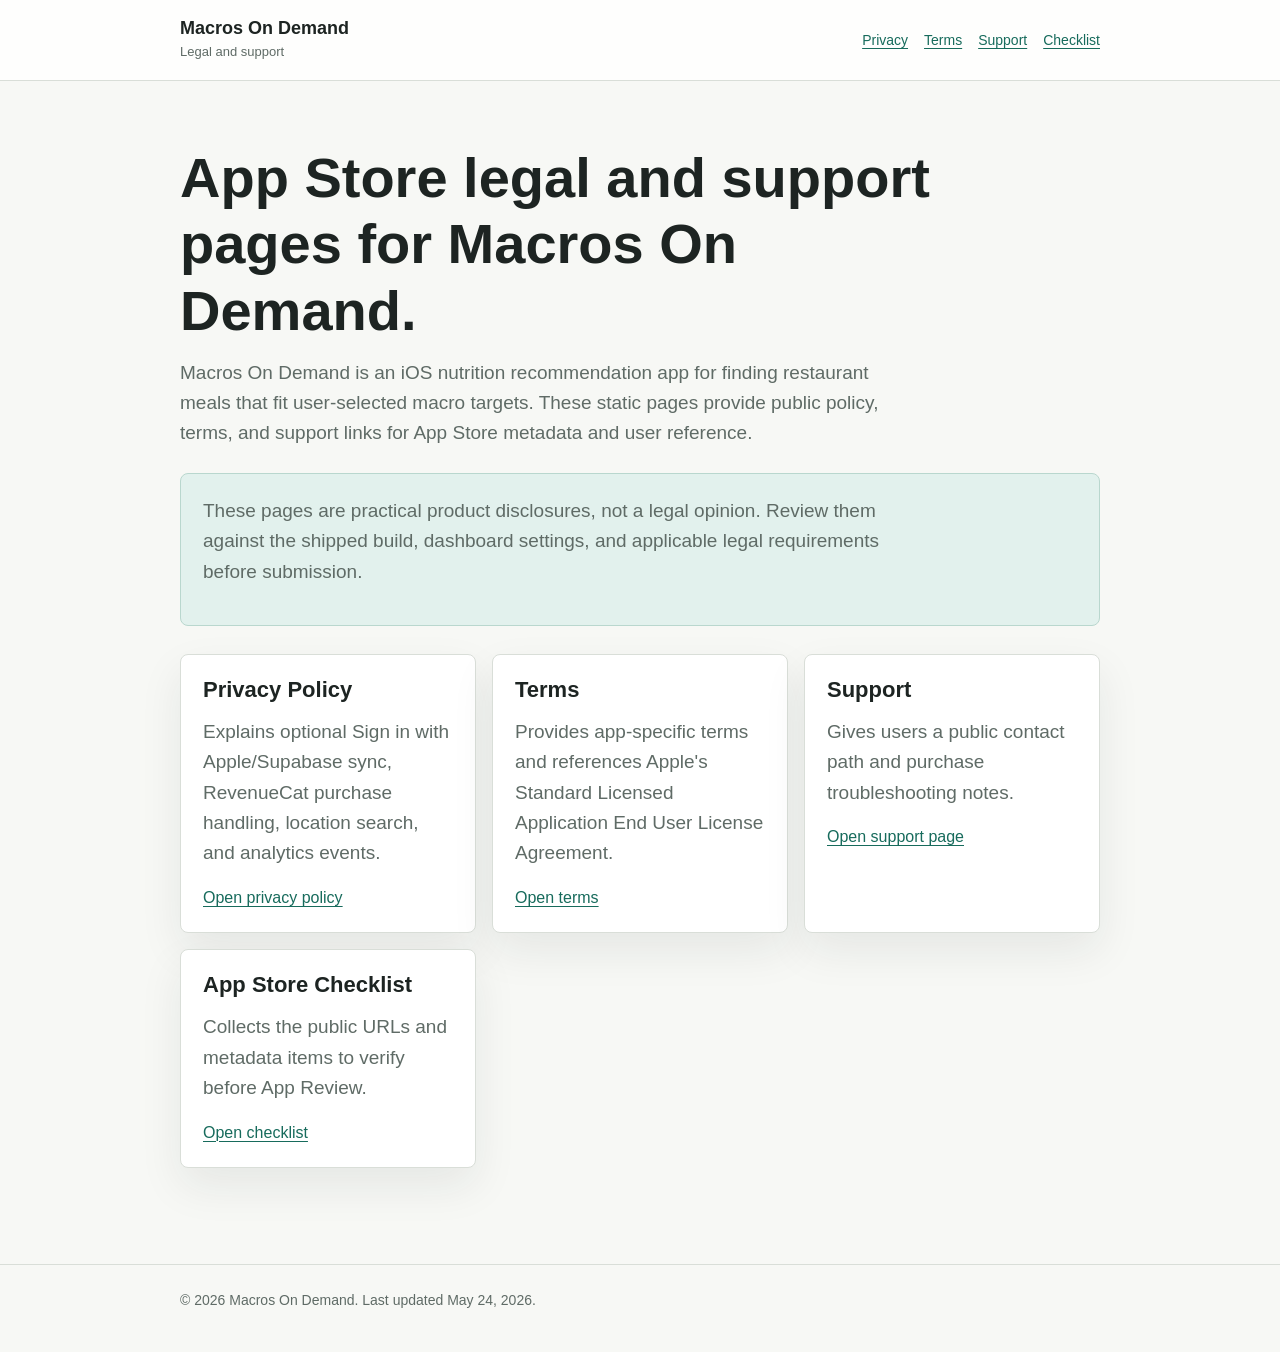
==== index.html @ 86968225 "Publish Macros on Demand legal pages" ====
<!doctype html>
<html lang="en">
<head>
  <meta charset="utf-8">
  <meta name="viewport" content="width=device-width, initial-scale=1">
  <title>Macros On Demand Legal And Support</title>
  <meta name="description" content="Legal, privacy, terms, and support links for Macros On Demand.">
  <link rel="stylesheet" href="styles.css">
</head>
<body>
  <header class="site-header">
    <div class="wrap">
      <a class="brand" href="./">
        <strong>Macros On Demand</strong>
        <span>Legal and support</span>
      </a>
      <nav class="nav" aria-label="Legal pages">
        <a href="privacy.html">Privacy</a>
        <a href="terms.html">Terms</a>
        <a href="support.html">Support</a>
        <a href="app-store-metadata-checklist.html">Checklist</a>
      </nav>
    </div>
  </header>

  <main>
    <section class="hero">
      <div class="wrap">
        <h1>App Store legal and support pages for Macros On Demand.</h1>
        <p>
          Macros On Demand is an iOS nutrition recommendation app for finding restaurant meals that fit user-selected macro targets.
          These static pages provide public policy, terms, and support links for App Store metadata and user reference.
        </p>
        <div class="notice">
          <p>
            These pages are practical product disclosures, not a legal opinion. Review them against the shipped build, dashboard settings,
            and applicable legal requirements before submission.
          </p>
        </div>
        <div class="grid">
          <article class="card">
            <h2>Privacy Policy</h2>
            <p>Explains optional Sign in with Apple/Supabase sync, RevenueCat purchase handling, location search, and analytics events.</p>
            <a href="privacy.html">Open privacy policy</a>
          </article>
          <article class="card">
            <h2>Terms</h2>
            <p>Provides app-specific terms and references Apple's Standard Licensed Application End User License Agreement.</p>
            <a href="terms.html">Open terms</a>
          </article>
          <article class="card">
            <h2>Support</h2>
            <p>Gives users a public contact path and purchase troubleshooting notes.</p>
            <a href="support.html">Open support page</a>
          </article>
          <article class="card">
            <h2>App Store Checklist</h2>
            <p>Collects the public URLs and metadata items to verify before App Review.</p>
            <a href="app-store-metadata-checklist.html">Open checklist</a>
          </article>
        </div>
      </div>
    </section>
  </main>

  <footer class="site-footer">
    <div class="wrap">
      <p>&copy; 2026 Macros On Demand. Last updated May 24, 2026.</p>
    </div>
  </footer>
</body>
</html>
---- styles.css ----
:root {
  color-scheme: light;
  --bg: #f7f8f5;
  --panel: #ffffff;
  --ink: #1d2422;
  --muted: #5f6b66;
  --line: #d9ded8;
  --accent: #176b5c;
  --accent-soft: #e2f1ed;
  --shadow: 0 18px 44px rgba(29, 36, 34, 0.08);
}

* {
  box-sizing: border-box;
}

body {
  margin: 0;
  background: var(--bg);
  color: var(--ink);
  font-family: -apple-system, BlinkMacSystemFont, "Segoe UI", sans-serif;
  font-size: 16px;
  line-height: 1.6;
}

a {
  color: var(--accent);
  text-decoration-thickness: 0.08em;
  text-underline-offset: 0.18em;
}

.site-header {
  border-bottom: 1px solid var(--line);
  background: rgba(255, 255, 255, 0.86);
}

.wrap {
  width: min(100% - 32px, 920px);
  margin: 0 auto;
}

.site-header .wrap {
  display: flex;
  align-items: center;
  justify-content: space-between;
  gap: 24px;
  padding: 18px 0;
}

.brand {
  display: flex;
  flex-direction: column;
  gap: 2px;
  text-decoration: none;
}

.brand strong {
  color: var(--ink);
  font-size: 18px;
  line-height: 1.2;
}

.brand span {
  color: var(--muted);
  font-size: 13px;
}

.nav {
  display: flex;
  align-items: center;
  gap: 16px;
  flex-wrap: wrap;
  font-size: 14px;
}

.hero {
  padding: 64px 0 32px;
}

.hero p {
  max-width: 720px;
  color: var(--muted);
  font-size: 19px;
}

main {
  padding-bottom: 64px;
}

h1,
h2,
h3 {
  line-height: 1.18;
  margin: 0 0 14px;
}

h1 {
  max-width: 760px;
  font-size: clamp(36px, 5vw, 56px);
}

h2 {
  margin-top: 36px;
  font-size: 26px;
}

h3 {
  margin-top: 26px;
  font-size: 20px;
}

p {
  margin: 0 0 16px;
}

ul,
ol {
  padding-left: 22px;
}

li {
  margin: 8px 0;
}

.grid {
  display: grid;
  grid-template-columns: repeat(auto-fit, minmax(240px, 1fr));
  gap: 16px;
  margin-top: 28px;
}

.card,
.notice {
  background: var(--panel);
  border: 1px solid var(--line);
  border-radius: 8px;
  box-shadow: var(--shadow);
  padding: 22px;
}

.card h2 {
  margin-top: 0;
  font-size: 22px;
}

.notice {
  box-shadow: none;
  background: var(--accent-soft);
  border-color: #b9d7ce;
  margin: 24px 0;
}

.meta {
  color: var(--muted);
  font-size: 14px;
}

.button-row {
  display: flex;
  gap: 12px;
  flex-wrap: wrap;
  margin-top: 18px;
}

.button {
  display: inline-flex;
  align-items: center;
  justify-content: center;
  min-height: 44px;
  padding: 0 16px;
  border: 1px solid var(--accent);
  border-radius: 6px;
  background: var(--accent);
  color: #ffffff;
  font-weight: 650;
  text-decoration: none;
}

.button.secondary {
  background: transparent;
  color: var(--accent);
}

.site-footer {
  border-top: 1px solid var(--line);
  color: var(--muted);
  font-size: 14px;
  padding: 24px 0;
}

code {
  padding: 2px 5px;
  border-radius: 4px;
  background: #eef1ed;
  font-family: ui-monospace, SFMono-Regular, Menlo, monospace;
  font-size: 0.92em;
}

@media (max-width: 660px) {
  .site-header .wrap {
    align-items: flex-start;
    flex-direction: column;
  }

  .hero {
    padding-top: 44px;
  }
}
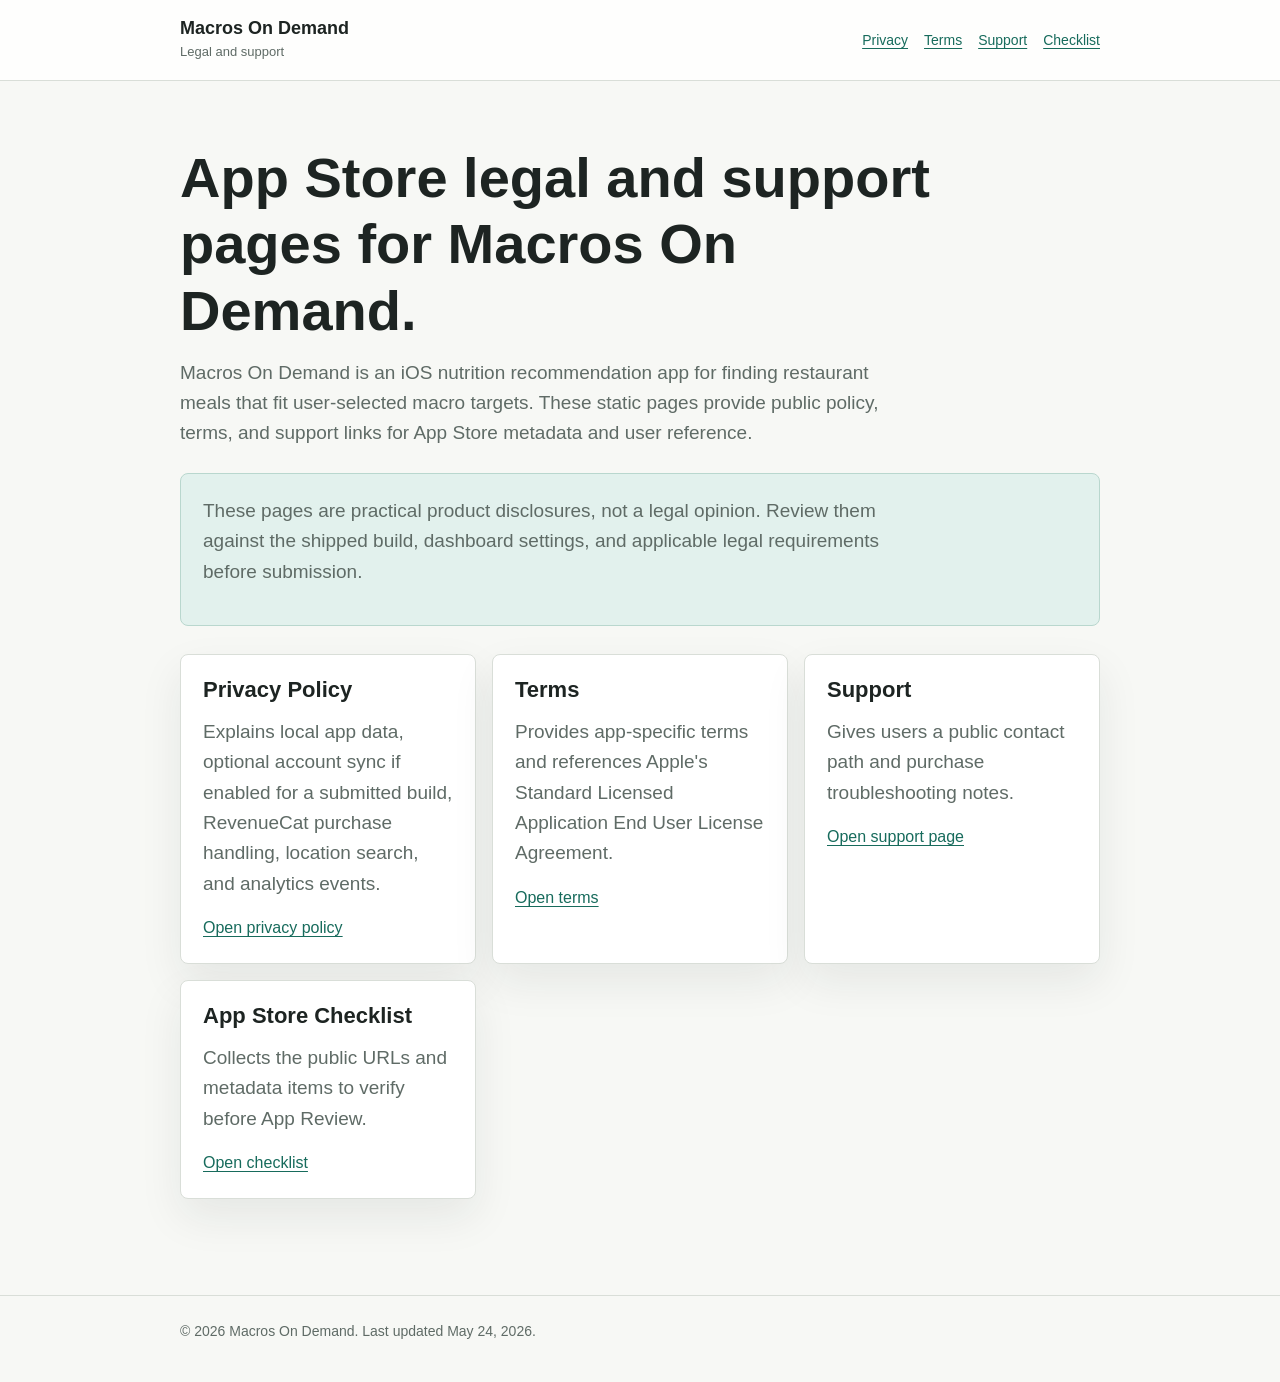
==== commit e36085ef: "Clarify optional account sync policy" ====
--- a/index.html
+++ b/index.html
@@ -40,7 +40,7 @@
         <div class="grid">
           <article class="card">
             <h2>Privacy Policy</h2>
-            <p>Explains optional Sign in with Apple/Supabase sync, RevenueCat purchase handling, location search, and analytics events.</p>
+            <p>Explains local app data, optional account sync if enabled for a submitted build, RevenueCat purchase handling, location search, and analytics events.</p>
             <a href="privacy.html">Open privacy policy</a>
           </article>
           <article class="card">
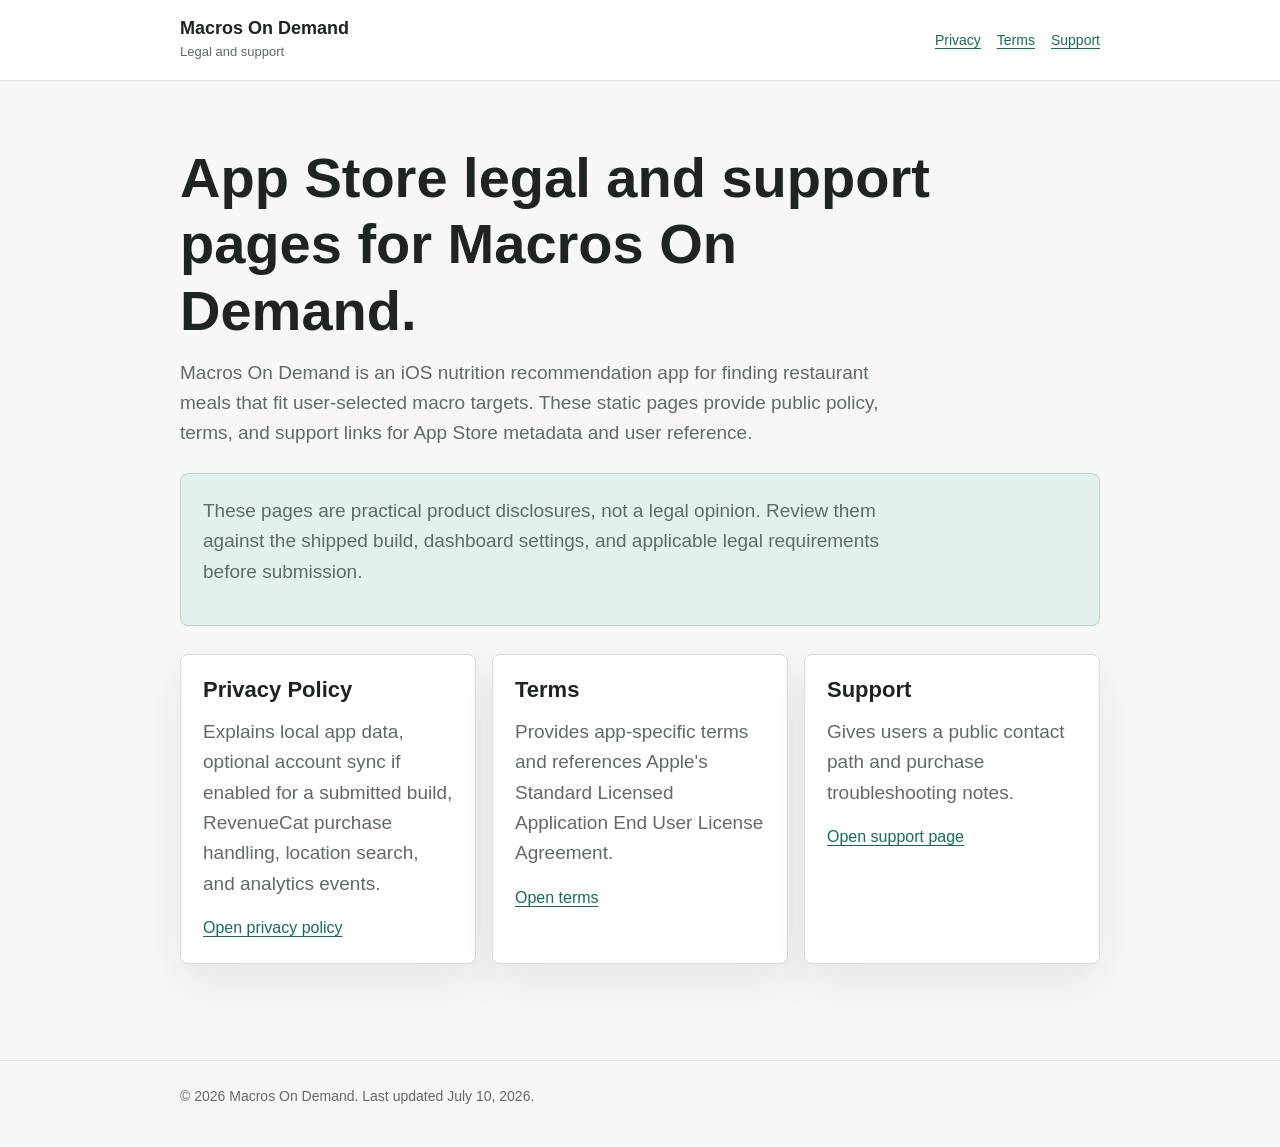
==== commit 9e312197: "Align public privacy and support navigation" ====
--- a/index.html
+++ b/index.html
@@ -18,7 +18,6 @@
         <a href="privacy.html">Privacy</a>
         <a href="terms.html">Terms</a>
         <a href="support.html">Support</a>
-        <a href="app-store-metadata-checklist.html">Checklist</a>
       </nav>
     </div>
   </header>
@@ -53,11 +52,6 @@
             <p>Gives users a public contact path and purchase troubleshooting notes.</p>
             <a href="support.html">Open support page</a>
           </article>
-          <article class="card">
-            <h2>App Store Checklist</h2>
-            <p>Collects the public URLs and metadata items to verify before App Review.</p>
-            <a href="app-store-metadata-checklist.html">Open checklist</a>
-          </article>
         </div>
       </div>
     </section>
@@ -65,7 +59,7 @@
 
   <footer class="site-footer">
     <div class="wrap">
-      <p>&copy; 2026 Macros On Demand. Last updated May 24, 2026.</p>
+      <p>&copy; 2026 Macros On Demand. Last updated July 10, 2026.</p>
     </div>
   </footer>
 </body>
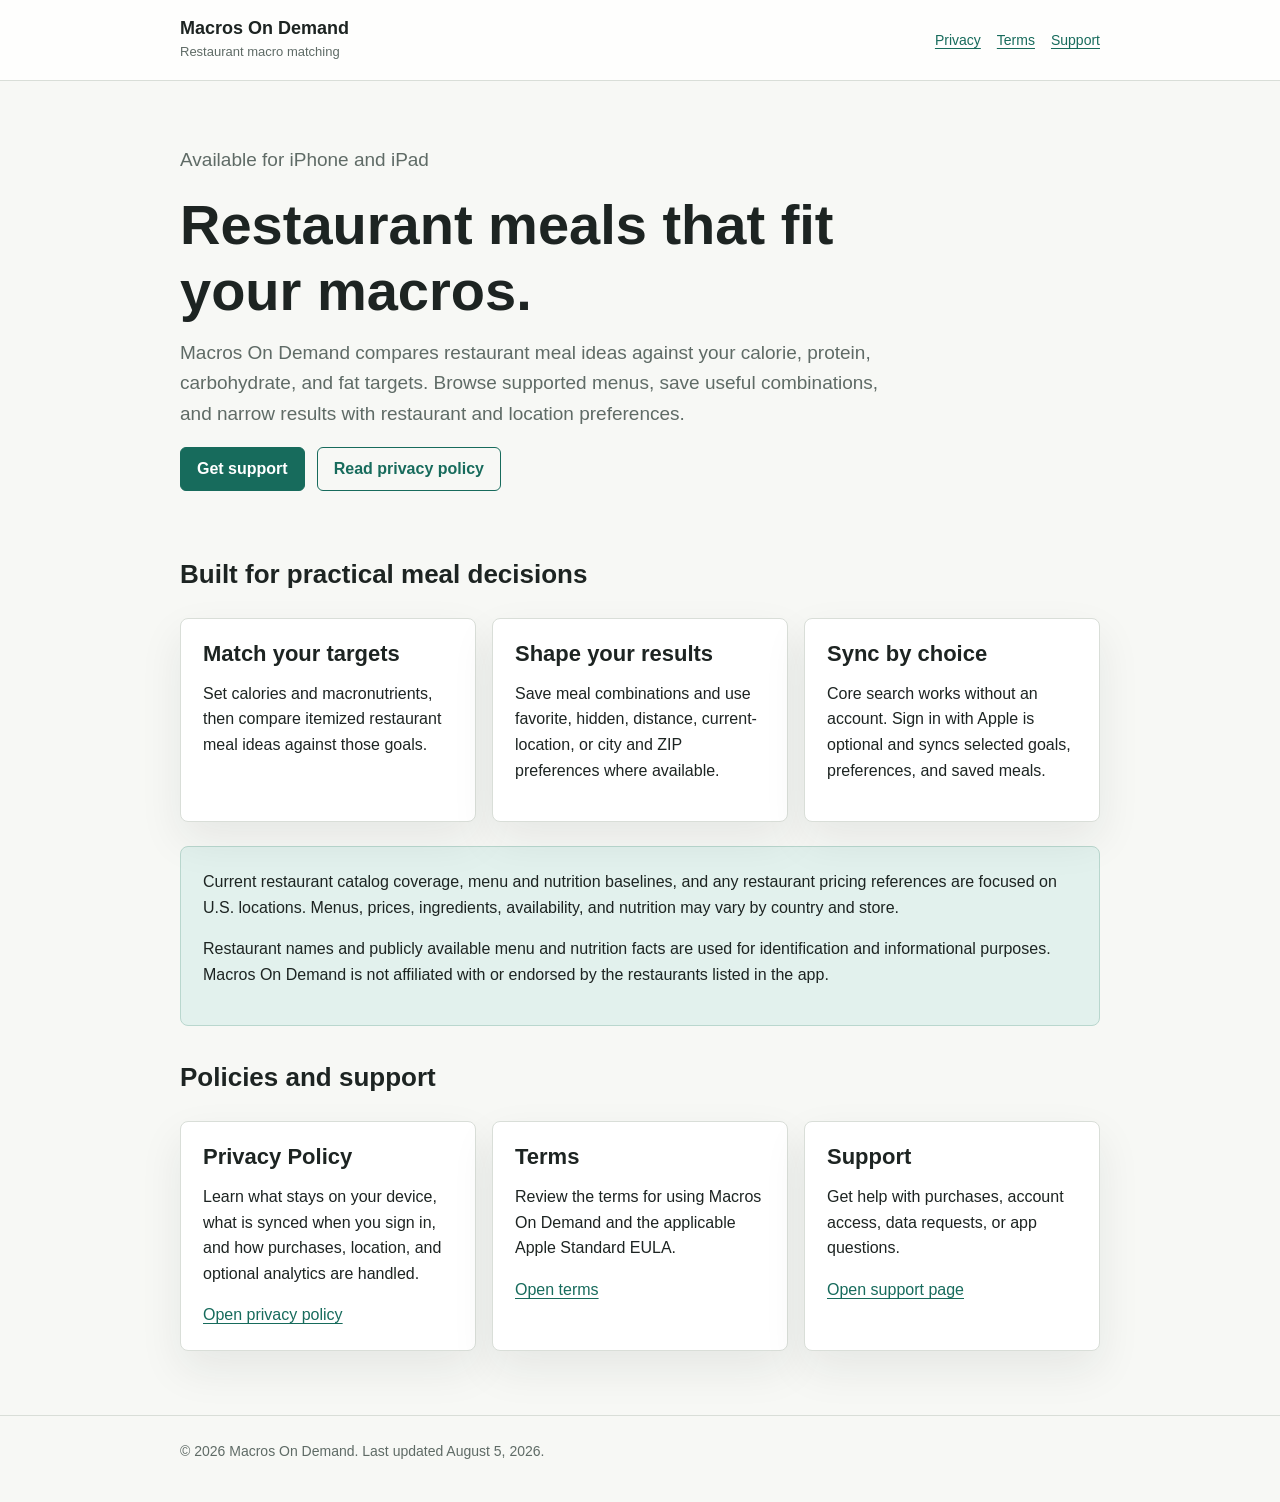
==== commit 357ef280: "Align public policies with production app" ====
--- a/index.html
+++ b/index.html
@@ -3,8 +3,8 @@
 <head>
   <meta charset="utf-8">
   <meta name="viewport" content="width=device-width, initial-scale=1">
-  <title>Macros On Demand Legal And Support</title>
-  <meta name="description" content="Legal, privacy, terms, and support links for Macros On Demand.">
+  <title>Macros On Demand | Restaurant Meals For Your Macros</title>
+  <meta name="description" content="Find restaurant meal ideas around your calorie and macronutrient targets, with privacy, terms, and customer support for Macros On Demand.">
   <link rel="stylesheet" href="styles.css">
 </head>
 <body>
@@ -12,7 +12,7 @@
     <div class="wrap">
       <a class="brand" href="./">
         <strong>Macros On Demand</strong>
-        <span>Legal and support</span>
+        <span>Restaurant macro matching</span>
       </a>
       <nav class="nav" aria-label="Legal pages">
         <a href="privacy.html">Privacy</a>
@@ -25,41 +25,71 @@
   <main>
     <section class="hero">
       <div class="wrap">
-        <h1>App Store legal and support pages for Macros On Demand.</h1>
+        <p class="meta">Available for iPhone and iPad</p>
+        <h1>Restaurant meals that fit your macros.</h1>
         <p>
-          Macros On Demand is an iOS nutrition recommendation app for finding restaurant meals that fit user-selected macro targets.
-          These static pages provide public policy, terms, and support links for App Store metadata and user reference.
+          Macros On Demand compares restaurant meal ideas against your calorie, protein, carbohydrate, and fat targets.
+          Browse supported menus, save useful combinations, and narrow results with restaurant and location preferences.
         </p>
-        <div class="notice">
-          <p>
-            These pages are practical product disclosures, not a legal opinion. Review them against the shipped build, dashboard settings,
-            and applicable legal requirements before submission.
-          </p>
+        <div class="button-row">
+          <a class="button" href="support.html">Get support</a>
+          <a class="button secondary" href="privacy.html">Read privacy policy</a>
         </div>
-        <div class="grid">
-          <article class="card">
-            <h2>Privacy Policy</h2>
-            <p>Explains local app data, optional account sync if enabled for a submitted build, RevenueCat purchase handling, location search, and analytics events.</p>
-            <a href="privacy.html">Open privacy policy</a>
-          </article>
-          <article class="card">
-            <h2>Terms</h2>
-            <p>Provides app-specific terms and references Apple's Standard Licensed Application End User License Agreement.</p>
-            <a href="terms.html">Open terms</a>
-          </article>
-          <article class="card">
-            <h2>Support</h2>
-            <p>Gives users a public contact path and purchase troubleshooting notes.</p>
-            <a href="support.html">Open support page</a>
-          </article>
-        </div>
+      </div>
+    </section>
+
+    <section class="wrap">
+      <h2>Built for practical meal decisions</h2>
+      <div class="grid">
+        <article class="card">
+          <h2>Match your targets</h2>
+          <p>Set calories and macronutrients, then compare itemized restaurant meal ideas against those goals.</p>
+        </article>
+        <article class="card">
+          <h2>Shape your results</h2>
+          <p>Save meal combinations and use favorite, hidden, distance, current-location, or city and ZIP preferences where available.</p>
+        </article>
+        <article class="card">
+          <h2>Sync by choice</h2>
+          <p>Core search works without an account. Sign in with Apple is optional and syncs selected goals, preferences, and saved meals.</p>
+        </article>
+      </div>
+
+      <div class="notice">
+        <p>
+          Current restaurant catalog coverage, menu and nutrition baselines, and any restaurant pricing references are focused on U.S. locations.
+          Menus, prices, ingredients, availability, and nutrition may vary by country and store.
+        </p>
+        <p>
+          Restaurant names and publicly available menu and nutrition facts are used for identification and informational purposes.
+          Macros On Demand is not affiliated with or endorsed by the restaurants listed in the app.
+        </p>
+      </div>
+
+      <h2>Policies and support</h2>
+      <div class="grid">
+        <article class="card">
+          <h2>Privacy Policy</h2>
+          <p>Learn what stays on your device, what is synced when you sign in, and how purchases, location, and optional analytics are handled.</p>
+          <a href="privacy.html">Open privacy policy</a>
+        </article>
+        <article class="card">
+          <h2>Terms</h2>
+          <p>Review the terms for using Macros On Demand and the applicable Apple Standard EULA.</p>
+          <a href="terms.html">Open terms</a>
+        </article>
+        <article class="card">
+          <h2>Support</h2>
+          <p>Get help with purchases, account access, data requests, or app questions.</p>
+          <a href="support.html">Open support page</a>
+        </article>
       </div>
     </section>
   </main>
 
   <footer class="site-footer">
     <div class="wrap">
-      <p>&copy; 2026 Macros On Demand. Last updated July 10, 2026.</p>
+      <p>&copy; 2026 Macros On Demand. Last updated August 5, 2026.</p>
     </div>
   </footer>
 </body>
